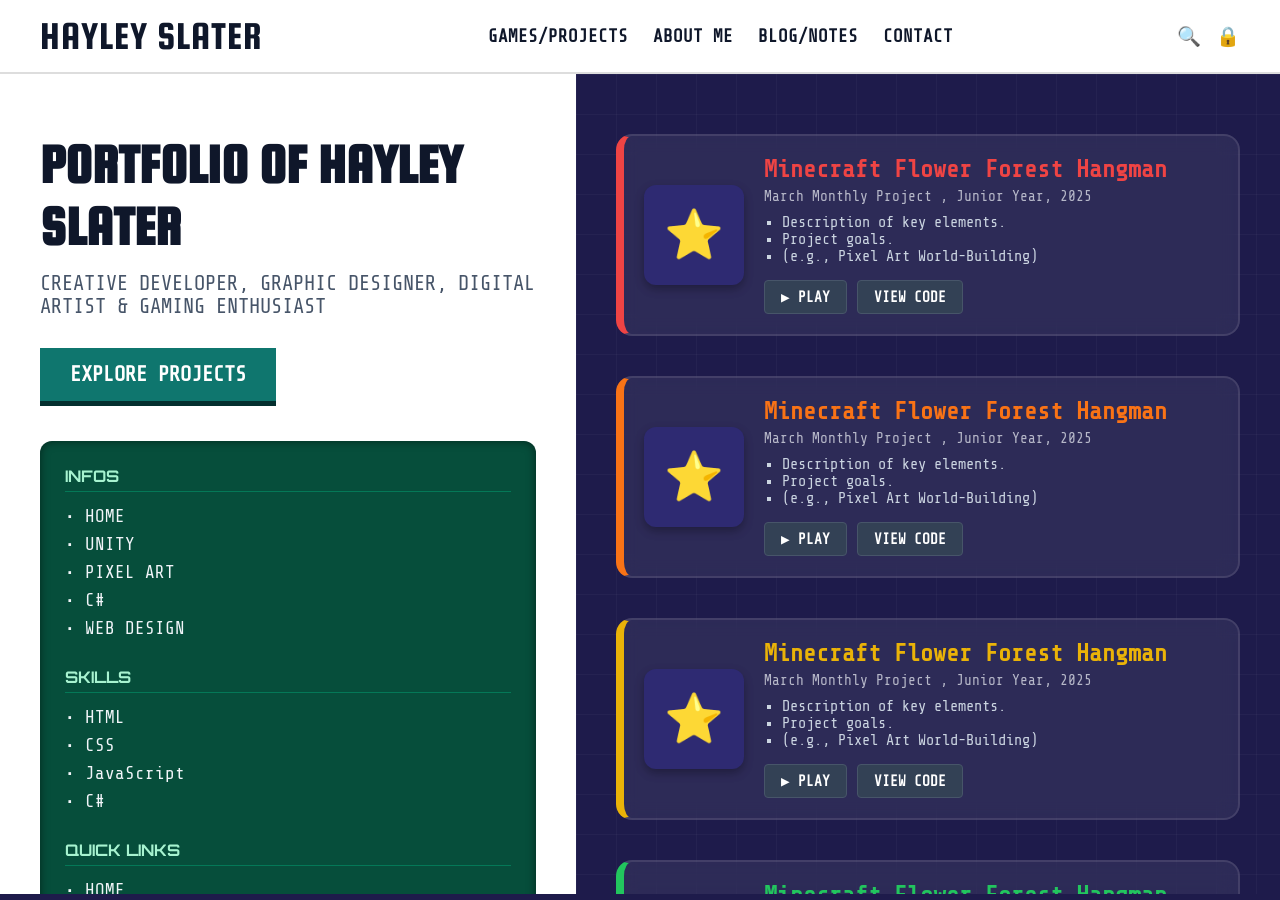
==== index.html @ ffbcf844 "card fix" ====
<!DOCTYPE html>
<html lang="en">

<head>
    <meta charset="UTF-8">
    <meta name="viewport" content="width=device-width, initial-scale=1.0">
    <title>Portfolio - [YOUR NAME]</title>
    <link rel="preconnect" href="https://fonts.googleapis.com">
    <link rel="preconnect" href="https://fonts.gstatic.com" crossorigin>
    <link
        href="https://fonts.googleapis.com/css2?family=Chuku&family=Orbitron:wght@400;700&family=Share+Tech+Mono&family=Squada+One&display=swap"
        rel="stylesheet">
    <link rel="stylesheet" href="style.css">


</head>

<body>

    <header>
        <div class="logo">Hayley Slater</div>
        <nav>
            <ul>
                <li><a href="#">Games/Projects</a></li>
                <li><a href="#">About Me</a></li>
                <li><a href="#">Blog/Notes</a></li>
                <li><a href="#">Contact</a></li>
            </ul>
        </nav>
        <div class="nav-icons">
            <span>🔍</span>
            <span>🔒</span>
        </div>
    </header>

    <div class="main-container">

        <div class="left-col">
            <div class="hero-section">
                <h1>PORTFOLIO OF HAYLEY SLATER</h1>
                <p>CREATIVE DEVELOPER, GRAPHIC DESIGNER, DIGITAL ARTIST & GAMING ENTHUSIAST</p>
                <button class="btn-explore">Explore Projects</button>
            </div>

            <div class="sidebar-block">
                <div class="sidebar-section">
                    <h3>INFOs</h3>
                    <ul>
                        <li>• HOME</li>
                        <li>• UNITY</li>
                        <li>• PIXEL ART</li>
                        <li>• C#</li>
                        <li>• WEB DESIGN</li>
                    </ul>
                </div>

                <div class="sidebar-section">
                    <h3>Skills</h3>
                    <ul>
                        <li>• HTML</li>
                        <li>• CSS</li>
                        <li>• JavaScript</li>
                        <li>• C#</li>
                    </ul>
                </div>

                <div class="sidebar-section">
                    <h3>Quick Links</h3>
                    <ul>
                        <li>• HOME</li>
                        <li>• WEB LINKS</li>
                        <li>• CONTACT</li>
                    </ul>
                </div>
            </div>

            <br>
            <div class="sidebar-block">
                <div class="sidebar-section">
                    <h3>Latest Tweets/Updates</h3>
                    <ul>
                        <li>• HOME</li>
                        <li>• GALLERY</li>
                        <li>• WEB DESIGN</li>
                        <li>• PERSONAL INFO</li>
                    </ul>
                </div>

                <div class="sidebar-section">
                    <h3>Skills</h3>
                    <ul>
                        <li>• HTML</li>
                        <li>• CSS</li>
                        <li>• JavaScript</li>
                        <li>• C#</li>
                    </ul>
                </div>
            </div>
        </div>



        <div class="right-col">

            <div class="project-card card-accent-red">
                <div class="project-thumb">⭐</div>
                <div class="project-info">
                    <h2 class="red-t"> Minecraft Flower Forest Hangman</h2>
                    <span class="genre-tag">March Monthly Project , Junior Year, 2025</span>
                    <ul>
                        <li>Description of key elements.</li>
                        <li>Project goals.</li>
                        <li>(e.g., Pixel Art World-Building)</li>
                    </ul>
                    <div class="card-actions">
                        <button class="btn-retro">▶ Play</button>
                        <button class="btn-retro">View Code</button>
                    </div>
                </div>
            </div>

            <div class="project-card card-accent-orange">
                <div class="project-thumb">⭐</div>
                <div class="project-info">
                    <h2 class="orange-t"> Minecraft Flower Forest Hangman</h2>
                    <span class="genre-tag">March Monthly Project , Junior Year, 2025</span>
                    <ul>
                        <li>Description of key elements.</li>
                        <li>Project goals.</li>
                        <li>(e.g., Pixel Art World-Building)</li>
                    </ul>
                    <div class="card-actions">
                        <button class="btn-retro">▶ Play</button>
                        <button class="btn-retro">View Code</button>
                    </div>
                </div>
            </div>

            <div class="project-card card-accent-yellow">
                <div class="project-thumb">⭐</div>
                <div class="project-info">
                    <h2 class="yellow-t"> Minecraft Flower Forest Hangman</h2>
                    <span class="genre-tag">March Monthly Project , Junior Year, 2025</span>
                    <ul>
                        <li>Description of key elements.</li>
                        <li>Project goals.</li>
                        <li>(e.g., Pixel Art World-Building)</li>
                    </ul>
                    <div class="card-actions">
                        <button class="btn-retro">▶ Play</button>
                        <button class="btn-retro">View Code</button>
                    </div>
                </div>
            </div>

            <div class="project-card card-accent-green">
                <div class="project-thumb">⭐</div>
                <div class="project-info">
                    <h2 class="green-t"> Minecraft Flower Forest Hangman</h2>
                    <span class="genre-tag">March Monthly Project , Junior Year, 2025</span>
                    <ul>
                        <li>Description of key elements.</li>
                        <li>Project goals.</li>
                        <li>(e.g., Pixel Art World-Building)</li>
                    </ul>
                    <div class="card-actions">
                        <button class="btn-retro">▶ Play</button>
                        <button class="btn-retro">View Code</button>
                    </div>
                </div>
            </div>

            <div class="project-card card-accent-blue">
                <div class="project-thumb">📟</div>
                <div class="project-info">
                    <h2 class="blue-t">[PROJECT 2 TITLE]</h2>
                    <span class="genre-tag">Genre/Type, Year</span>
                    <ul>
                        <li>Description of key elements.</li>
                        <li>Project goals.</li>
                        <li>(e.g., Pixel Art World-Building)</li>
                    </ul>
                    <div class="card-actions">
                        <button class="btn-retro">▶ Play</button>
                        <button class="btn-retro">View Code</button>
                    </div>
                </div>
            </div>

            <div class="project-card card-accent-purple">
                <div class="project-thumb">⭐</div>
                <div class="project-info">
                    <h2 class="purple-t"> Minecraft Flower Forest Hangman</h2>
                    <span class="genre-tag">March Monthly Project , Junior Year, 2025</span>
                    <ul>
                        <li>Description of key elements.</li>
                        <li>Project goals.</li>
                        <li>(e.g., Pixel Art World-Building)</li>
                    </ul>
                    <div class="card-actions">
                        <button class="btn-retro">▶ Play</button>
                        <button class="btn-retro">View Code</button>
                    </div>
                </div>
            </div>

            <h1>Older Projects</h1>

            <div class="project-card card-accent-red">
                <div class="project-thumb">⭐</div>
                <div class="project-info">
                    <h2 class="red-t"> Minecraft Flower Forest Hangman</h2>
                    <span class="genre-tag">March Monthly Project , Junior Year, 2025</span>
                    <ul>
                        <li>Description of key elements.</li>
                        <li>Project goals.</li>
                        <li>(e.g., Pixel Art World-Building)</li>
                    </ul>
                    <div class="card-actions">
                        <button class="btn-retro">▶ Play</button>
                        <button class="btn-retro">View Code</button>
                    </div>
                </div>
            </div>

            <div class="project-card card-accent-orange">
                <div class="project-thumb">⭐</div>
                <div class="project-info">
                    <h2 class="orange-t"> Minecraft Flower Forest Hangman</h2>
                    <span class="genre-tag">March Monthly Project , Junior Year, 2025</span>
                    <ul>
                        <li>Description of key elements.</li>
                        <li>Project goals.</li>
                        <li>(e.g., Pixel Art World-Building)</li>
                    </ul>
                    <div class="card-actions">
                        <button class="btn-retro">▶ Play</button>
                        <button class="btn-retro">View Code</button>
                    </div>
                </div>
            </div>

            <div class="project-card card-accent-yellow">
                <div class="project-thumb">⭐</div>
                <div class="project-info">
                    <h2 class="yellow-t"> Minecraft Flower Forest Hangman</h2>
                    <span class="genre-tag">March Monthly Project , Junior Year, 2025</span>
                    <ul>
                        <li>Description of key elements.</li>
                        <li>Project goals.</li>
                        <li>(e.g., Pixel Art World-Building)</li>
                    </ul>
                    <div class="card-actions">
                        <button class="btn-retro">▶ Play</button>
                        <button class="btn-retro">View Code</button>
                    </div>
                </div>
            </div>

            <div class="project-card card-accent-green">
                <div class="project-thumb">⭐</div>
                <div class="project-info">
                    <h2 class="green-t"> Minecraft Flower Forest Hangman</h2>
                    <span class="genre-tag">March Monthly Project , Junior Year, 2025</span>
                    <ul>
                        <li>Description of key elements.</li>
                        <li>Project goals.</li>
                        <li>(e.g., Pixel Art World-Building)</li>
                    </ul>
                    <div class="card-actions">
                        <button class="btn-retro">▶ Play</button>
                        <button class="btn-retro">View Code</button>
                    </div>
                </div>
            </div>

            <div class="project-card card-accent-blue">
                <div class="project-thumb">📟</div>
                <div class="project-info">
                    <h2 class="blue-t">[PROJECT 2 TITLE]</h2>
                    <span class="genre-tag">Genre/Type, Year</span>
                    <ul>
                        <li>Description of key elements.</li>
                        <li>Project goals.</li>
                        <li>(e.g., Pixel Art World-Building)</li>
                    </ul>
                    <div class="card-actions">
                        <button class="btn-retro">▶ Play</button>
                        <button class="btn-retro">View Code</button>
                    </div>
                </div>
            </div>

            <div class="project-card card-accent-purple">
                <div class="project-thumb">⭐</div>
                <div class="project-info">
                    <h2 class="purple-t"> Minecraft Flower Forest Hangman</h2>
                    <span class="genre-tag">March Monthly Project , Junior Year, 2025</span>
                    <ul>
                        <li>Description of key elements.</li>
                        <li>Project goals.</li>
                        <li>(e.g., Pixel Art World-Building)</li>
                    </ul>
                    <div class="card-actions">
                        <button class="btn-retro">▶ Play</button>
                        <button class="btn-retro">View Code</button>
                    </div>
                </div>
            </div>

            <div class="footer-grid">



            </div>

            <footer>
                <div>© 2026 HAYLEY SLATER</div>
                <div>
                    <a href="#">LINKS</a>
                    <a href="#">INSTAGRAMS</a>
                    <a href="#">SOCIAL MEDIA</a>
                </div>
            </footer>

        </div>
    </div>

</body>

</html>
---- style.css ----
:root {
  --bg-left: #ffffff;
  --bg-right: #1e1b4b;
  --teal-dark: #0f766e;
  --teal-light: #14b8a6;
  --card-red: #ef4444;
  --card-orange: #f97316;
  --card-yellow: #eab308;
  --card-green: #22c55e;
  --card-blue: #3b82f6;
  --card-purple: #7400c8;
  --text-dark: #0f172a;
  --text-light: #f1f5f9;
}

* {
  box-sizing: border-box;
  margin: 0;
  padding: 0;
  font-family: "Share Tech Mono", monospace;
}

body {
  background-color: var(--bg-right);
}

/* --- NAVIGATION BAR --- */
header {
  background-color: var(--bg-left);
  display: flex;
  justify-content: space-between;
  align-items: center;
  padding: 15px 40px;
  border-bottom: 2px solid #ddd;
}

.logo {
  font-family: "Squada One", sans-serif;
  font-size: 2.5rem;
  color: var(--text-dark);
  text-transform: uppercase;
  letter-spacing: 1px;
}

nav ul {
  display: flex;
  list-style: none;
  gap: 25px;
}

nav ul li a {
  text-decoration: none;
  color: var(--text-dark);
  font-size: 1.1rem;
  font-weight: bold;
  text-transform: uppercase;
  transition: color 0.2s;
}

nav ul li a:hover {
  color: var(--teal-light);
}

.nav-icons {
  display: flex;
  gap: 15px;
  font-size: 1.2rem;
  cursor: pointer;
}

/* --- MAIN LAYOUT SPLIT --- */
.main-container {
  display: flex;
  min-height: calc(100vh - 80px);
  width: 100%;
  align-items: stretch;
}

/* --- LEFT COLUMN --- */
.left-col {
  background-color: var(--bg-left);
  width: 45%;
  padding: 60px 40px;
  color: var(--text-dark);
  display: flex;
  flex-direction: column;
  gap: 40px;
  overflow-y: auto;
  max-height: calc(100vh - 80px);
}

.hero-section h1 {
  font-family: "Squada One", sans-serif;
  font-size: 3.5rem;
  line-height: 1.1;
  margin-bottom: 15px;
}

.hero-section p {
  font-size: 1.3rem;
  color: #475569;
  margin-bottom: 30px;
  text-transform: uppercase;
}

/* 3D Retro Button Effect */
.btn-explore {
  background-color: var(--teal-dark);
  color: white;
  padding: 15px 30px;
  border: none;
  font-size: 1.3rem;
  font-weight: bold;
  text-transform: uppercase;
  cursor: pointer;
  box-shadow: 0px 5px 0px #042f2e;
  transition: all 0.1s ease;
}

.btn-explore:active {
  transform: translateY(5px);
  box-shadow: 0px 0px 0px #042f2e;
}

/* Sidebar block inside left panel */
.sidebar-block {
  background-color: #064e3b;
  color: var(--text-light);
  padding: 25px;
  border-radius: 12px;
  box-shadow: inset 0 0 10px rgba(0, 0, 0, 0.5);
}

.sidebar-section {
  margin-bottom: 25px;
}

.sidebar-section h3 {
  font-family: "Orbitron", sans-serif;
  color: #a7f3d0;
  border-bottom: 1px solid #047857;
  padding-bottom: 5px;
  margin-bottom: 10px;
  font-size: 1rem;
  text-transform: uppercase;
}

.sidebar-section ul {
  list-style: none;
}

.sidebar-section ul li {
  padding: 4px 0;
  font-size: 1.1rem;
}

/* --- RIGHT COLUMN (Gaming Hub) --- */
.right-col {
  background-color: var(--bg-right);
  background-image:
    linear-gradient(rgba(255, 255, 255, 0.03) 1px, transparent 1px),
    linear-gradient(90deg, rgba(255, 255, 255, 0.03) 1px, transparent 1px);
  background-size: 40px 40px;
  width: 55%;
  padding: 60px 40px 100px 40px;
  color: var(--text-light);
  display: flex;
  flex-direction: column;
  gap: 40px;
  overflow-y: auto;
  max-height: calc(100vh - 80px);
}

/* --- CARDS & COMPONENT ARCHITECTURE --- */
.project-card {
  background: rgba(255, 255, 255, 0.07);
  border: 2px solid rgba(255, 255, 255, 0.1);
  border-radius: 16px;
  padding: 20px;
  display: flex;
  gap: 20px;
  backdrop-filter: blur(10px);
  position: relative;
  align-items: center;
}

.card-accent-red {
  border-left: 8px solid var(--card-red);
}
.card-accent-orange {
  border-left: 8px solid var(--card-orange);
}
.card-accent-yellow {
  border-left: 8px solid var(--card-yellow);
}
.card-accent-green {
  border-left: 8px solid var(--card-green);
}
.card-accent-blue {
  border-left: 8px solid var(--card-blue);
}
.card-accent-purple {
  border-left: 8px solid var(--card-purple);
}

.project-thumb {
  width: 100px;
  height: 100px;
  background: #2e2a72;
  border-radius: 12px;
  display: flex;
  align-items: center;
  justify-content: center;
  font-size: 3rem;
  flex-shrink: 0;
  box-shadow: 0 4px 10px rgba(0, 0, 0, 0.3);
}

.project-info {
  flex-grow: 1;
}

.project-info h2 {
  font-size: 1.5rem;
  margin-bottom: 5px;
  color: var(--text-light);
}

.project-info h2.red-t {
  color: var(--card-red);
}
.project-info h2.orange-t {
  color: var(--card-orange);
}
.project-info h2.yellow-t {
  color: var(--card-yellow);
}
.project-info h2.green-t {
  color: var(--card-green);
}
.project-info h2.blue-t {
  color: var(--card-blue);
}
.project-info h2.purple-t {
  color: var(--card-purple);
}

.genre-tag {
  font-size: 0.9rem;
  opacity: 0.7;
  margin-bottom: 10px;
  display: block;
}

.project-info ul {
  list-style-type: square;
  margin-left: 18px;
  font-size: 0.95rem;
  color: #cbd5e1;
}

/* Interaction Buttons Container */
.card-actions {
  display: flex;
  gap: 10px;
  margin-top: 15px;
}

.btn-retro {
  background: #334155;
  color: white;
  border: 1px solid #475569;
  padding: 8px 16px;
  cursor: pointer;
  text-transform: uppercase;
  font-weight: bold;
  font-size: 0.9rem;
  display: flex;
  align-items: center;
  gap: 5px;
  border-radius: 4px;
}

.btn-retro:hover {
  background: var(--teal-light);
  color: var(--text-dark);
  border-color: var(--teal-light);
}

/* --- FOOTER CARD AREA --- */
.footer-grid {
  display: grid;
  grid-template-columns: 1fr 1fr;
  gap: 20px;
  margin-top: auto;
}

.about-box,
.contact-box {
  background: rgba(15, 23, 42, 0.6);
  border: 1px solid rgba(255, 255, 255, 0.1);
  border-radius: 12px;
  padding: 20px;
}

.about-box h3,
.contact-box h3 {
  font-family: "Orbitron", sans-serif;
  margin-bottom: 15px;
  font-size: 1.1rem;
  letter-spacing: 1px;
}

.about-content {
  display: flex;
  gap: 15px;
}

.avatar-placeholder {
  width: 60px;
  height: 60px;
  background: #475569;
  border-radius: 50%;
  display: flex;
  align-items: center;
  justify-content: center;
  font-size: 1.5rem;
}

.about-text {
  font-size: 0.9rem;
  color: #94a3b8;
  line-height: 1.4;
}

/* Form styling */
.contact-form input,
.contact-form textarea {
  width: 100%;
  background: rgba(255, 255, 255, 0.05);
  border: 1px solid rgba(255, 255, 255, 0.2);
  color: white;
  padding: 8px;
  margin-bottom: 10px;
  border-radius: 4px;
  font-family: inherit;
}

.btn-submit {
  background: white;
  color: black;
  border: none;
  padding: 6px 15px;
  cursor: pointer;
  font-weight: bold;
  text-transform: uppercase;
}

.btn-submit:hover {
  background: var(--card-yellow);
}

footer {
  margin-top: 30px;
  display: flex;
  justify-content: space-between;
  font-size: 0.85rem;
  color: #64748b;
  border-top: 1px solid rgba(255, 255, 255, 0.1);
  padding-top: 15px;
}

footer a {
  color: #94a3b8;
  text-decoration: none;
  margin-left: 15px;
}

footer a:hover {
  color: white;
}

/* --- RESPONSIVE --- */
@media (max-width: 968px) {
  .main-container {
    flex-direction: column;
  }

  .left-col,
  .right-col {
    width: 100%;
    max-height: none;
  }

  .footer-grid {
    grid-template-columns: 1fr;
  }
}
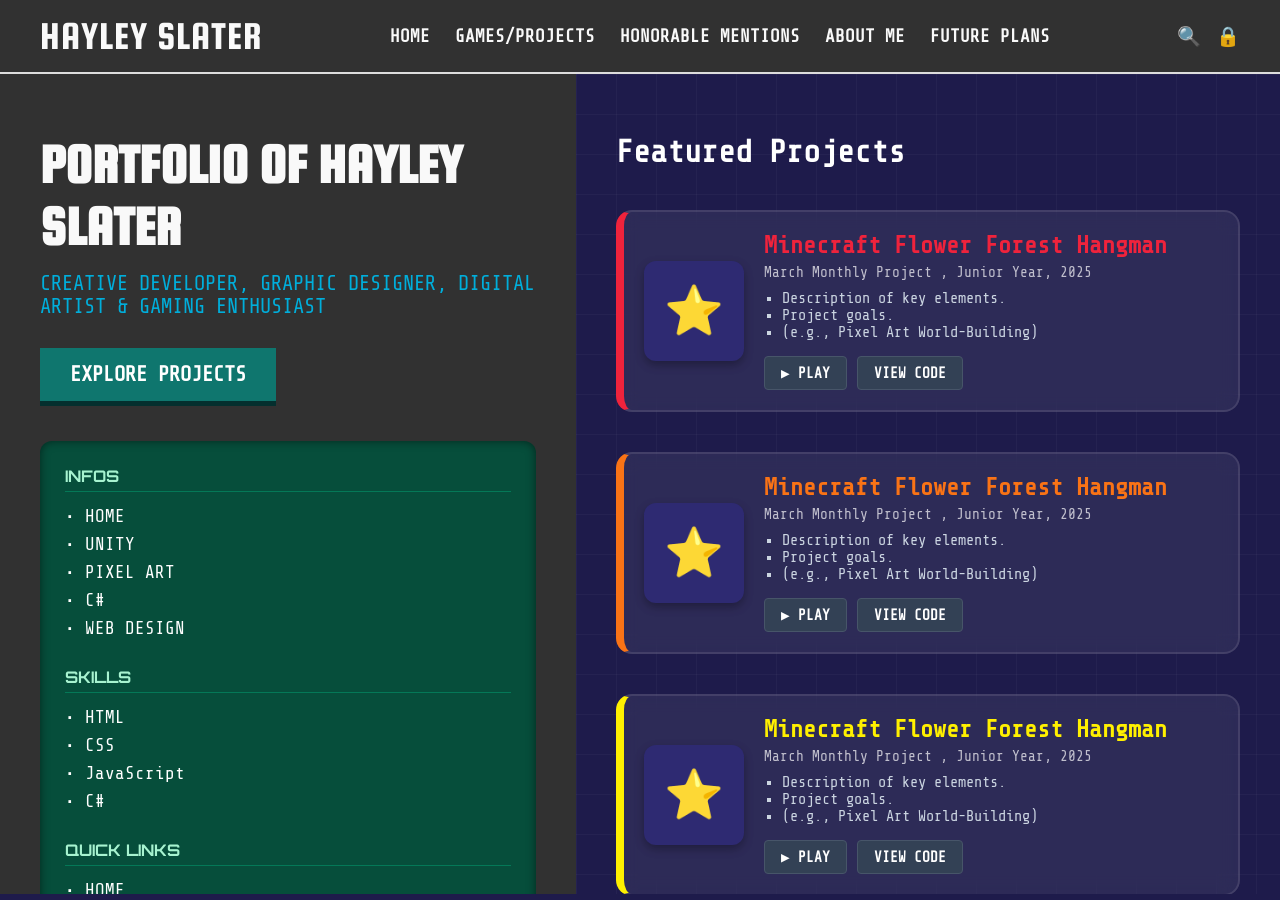
==== commit adcbad31: "let me cook" ====
--- a/index.html
+++ b/index.html
@@ -21,10 +21,11 @@
         <div class="logo">Hayley Slater</div>
         <nav>
             <ul>
-                <li><a href="#">Games/Projects</a></li>
-                <li><a href="#">About Me</a></li>
-                <li><a href="#">Blog/Notes</a></li>
-                <li><a href="#">Contact</a></li>
+                <li><a href="index.html">Home</a></li>
+                <li><a href="all.html">Games/Projects</a></li>
+                <li><a href="mentions.html">Honorable Mentions</a></li>
+                <li><a href="about.html">About Me</a></li>
+                <li><a href="future.html">Future Plans</a></li>
             </ul>
         </nav>
         <div class="nav-icons">
@@ -102,109 +103,9 @@
 
         <div class="right-col">
 
-            <div class="project-card card-accent-red">
-                <div class="project-thumb">⭐</div>
-                <div class="project-info">
-                    <h2 class="red-t"> Minecraft Flower Forest Hangman</h2>
-                    <span class="genre-tag">March Monthly Project , Junior Year, 2025</span>
-                    <ul>
-                        <li>Description of key elements.</li>
-                        <li>Project goals.</li>
-                        <li>(e.g., Pixel Art World-Building)</li>
-                    </ul>
-                    <div class="card-actions">
-                        <button class="btn-retro">▶ Play</button>
-                        <button class="btn-retro">View Code</button>
-                    </div>
-                </div>
-            </div>
-
-            <div class="project-card card-accent-orange">
-                <div class="project-thumb">⭐</div>
-                <div class="project-info">
-                    <h2 class="orange-t"> Minecraft Flower Forest Hangman</h2>
-                    <span class="genre-tag">March Monthly Project , Junior Year, 2025</span>
-                    <ul>
-                        <li>Description of key elements.</li>
-                        <li>Project goals.</li>
-                        <li>(e.g., Pixel Art World-Building)</li>
-                    </ul>
-                    <div class="card-actions">
-                        <button class="btn-retro">▶ Play</button>
-                        <button class="btn-retro">View Code</button>
-                    </div>
-                </div>
-            </div>
-
-            <div class="project-card card-accent-yellow">
-                <div class="project-thumb">⭐</div>
-                <div class="project-info">
-                    <h2 class="yellow-t"> Minecraft Flower Forest Hangman</h2>
-                    <span class="genre-tag">March Monthly Project , Junior Year, 2025</span>
-                    <ul>
-                        <li>Description of key elements.</li>
-                        <li>Project goals.</li>
-                        <li>(e.g., Pixel Art World-Building)</li>
-                    </ul>
-                    <div class="card-actions">
-                        <button class="btn-retro">▶ Play</button>
-                        <button class="btn-retro">View Code</button>
-                    </div>
-                </div>
-            </div>
-
-            <div class="project-card card-accent-green">
-                <div class="project-thumb">⭐</div>
-                <div class="project-info">
-                    <h2 class="green-t"> Minecraft Flower Forest Hangman</h2>
-                    <span class="genre-tag">March Monthly Project , Junior Year, 2025</span>
-                    <ul>
-                        <li>Description of key elements.</li>
-                        <li>Project goals.</li>
-                        <li>(e.g., Pixel Art World-Building)</li>
-                    </ul>
-                    <div class="card-actions">
-                        <button class="btn-retro">▶ Play</button>
-                        <button class="btn-retro">View Code</button>
-                    </div>
-                </div>
-            </div>
-
-            <div class="project-card card-accent-blue">
-                <div class="project-thumb">📟</div>
-                <div class="project-info">
-                    <h2 class="blue-t">[PROJECT 2 TITLE]</h2>
-                    <span class="genre-tag">Genre/Type, Year</span>
-                    <ul>
-                        <li>Description of key elements.</li>
-                        <li>Project goals.</li>
-                        <li>(e.g., Pixel Art World-Building)</li>
-                    </ul>
-                    <div class="card-actions">
-                        <button class="btn-retro">▶ Play</button>
-                        <button class="btn-retro">View Code</button>
-                    </div>
-                </div>
-            </div>
-
-            <div class="project-card card-accent-purple">
-                <div class="project-thumb">⭐</div>
-                <div class="project-info">
-                    <h2 class="purple-t"> Minecraft Flower Forest Hangman</h2>
-                    <span class="genre-tag">March Monthly Project , Junior Year, 2025</span>
-                    <ul>
-                        <li>Description of key elements.</li>
-                        <li>Project goals.</li>
-                        <li>(e.g., Pixel Art World-Building)</li>
-                    </ul>
-                    <div class="card-actions">
-                        <button class="btn-retro">▶ Play</button>
-                        <button class="btn-retro">View Code</button>
-                    </div>
-                </div>
-            </div>
-
-            <h1>Older Projects</h1>
+
+
+            <h1>Featured Projects</h1>
 
             <div class="project-card card-accent-red">
                 <div class="project-thumb">⭐</div>
--- a/style.css
+++ b/style.css
@@ -1,16 +1,32 @@
 :root {
-  --bg-left: #ffffff;
+  --bg-left: #313131;
   --bg-right: #1e1b4b;
   --teal-dark: #0f766e;
   --teal-light: #14b8a6;
-  --card-red: #ef4444;
+  --card-red: #ef233c;
+  --card-scarlet: #ef4444;
   --card-orange: #f97316;
-  --card-yellow: #eab308;
+  --card-honey: #ffd200;
+  --card-yellow: #fff000;
+  --card-lime: #00ff6a;
   --card-green: #22c55e;
-  --card-blue: #3b82f6;
-  --card-purple: #7400c8;
-  --text-dark: #0f172a;
-  --text-light: #f1f5f9;
+  --card-verde: #20aa63;
+  --card-cyan: #00fff9;
+  --card-sky: #00b8ff;
+  --card-blue: #1e74ff;
+  --card-deep: #4900ff;
+  --card-indigo: #452974;
+  --card-purple: #6a1b8c;
+  --card-violet: #560f5f;
+  --card-magenta: #8d0057;
+  --card-dpink: #e00065;
+  --card-hot: #ff0a74;
+  --card-pink: #ff237e;
+  --card-lpink: #ff758f;
+  --text-dark: #f9f9f9;
+  --text-light: white;
+  --bg-h:                                                                  
+;
 }
 
 * {
@@ -98,7 +114,7 @@
 
 .hero-section p {
   font-size: 1.3rem;
-  color: #475569;
+  color: #00aedb;
   margin-bottom: 30px;
   text-transform: uppercase;
 }
@@ -285,6 +301,14 @@
   background: var(--teal-light);
   color: var(--text-dark);
   border-color: var(--teal-light);
+}
+
+.btn-retro a {
+  color: inherit;
+  text-decoration: none;
+  display: flex;
+  align-items: center;
+  gap: 5px;
 }
 
 /* --- FOOTER CARD AREA --- */
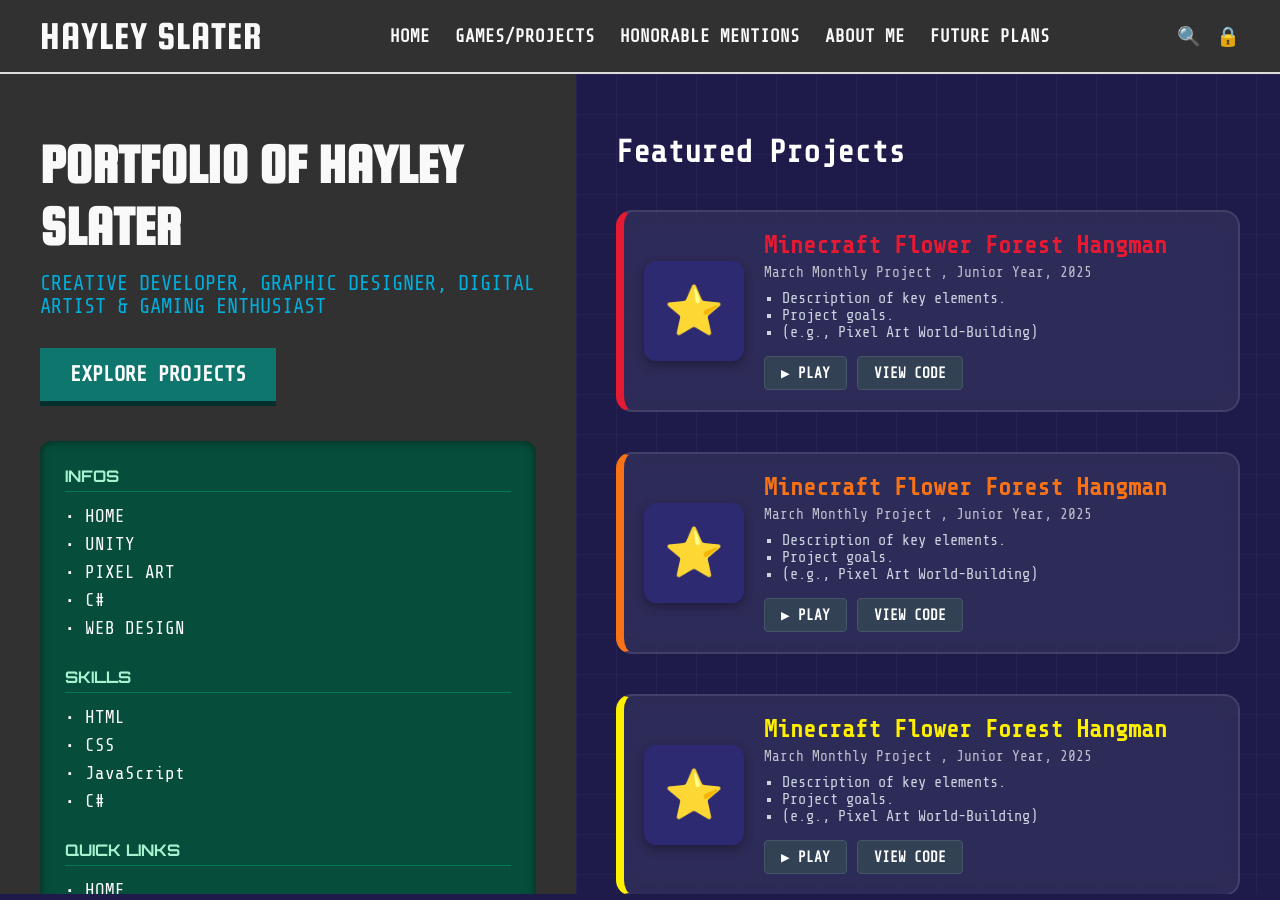
==== commit a8b4c0ee: "saves" ====
--- a/index.html
+++ b/index.html
@@ -40,7 +40,7 @@
             <div class="hero-section">
                 <h1>PORTFOLIO OF HAYLEY SLATER</h1>
                 <p>CREATIVE DEVELOPER, GRAPHIC DESIGNER, DIGITAL ARTIST & GAMING ENTHUSIAST</p>
-                <button class="btn-explore">Explore Projects</button>
+                <button class="btn-explore" a href="all.html">Explore Projects</button>
             </div>
 
             <div class="sidebar-block">
--- a/style.css
+++ b/style.css
@@ -3,21 +3,28 @@
   --bg-right: #1e1b4b;
   --teal-dark: #0f766e;
   --teal-light: #14b8a6;
-  --card-red: #ef233c;
-  --card-scarlet: #ef4444;
+  --card-dred: #c00030;
+  --card-red: #e61a32;
+  --card-bred: #ff0000;
+  --card-scarlet: #ff4343;
+  --card-fire: #f85e00;
   --card-orange: #f97316;
+  --card-golden: #f8961e;
   --card-honey: #ffd200;
   --card-yellow: #fff000;
+  --card-acid: #e2ff3f;
   --card-lime: #00ff6a;
   --card-green: #22c55e;
   --card-verde: #20aa63;
-  --card-cyan: #00fff9;
+  --card-cyan: #15ffeb;
+  --card-aqua: #00eeff;
   --card-sky: #00b8ff;
   --card-blue: #1e74ff;
-  --card-deep: #4900ff;
-  --card-indigo: #452974;
-  --card-purple: #6a1b8c;
-  --card-violet: #560f5f;
+  --card-cobalt: #4361ee;
+  --card-deep: #1f00cf;
+  --card-indigo: #001d9c;
+  --card-purple: #560bad;
+  --card-violet: #7209b7;
   --card-magenta: #8d0057;
   --card-dpink: #e00065;
   --card-hot: #ff0a74;
@@ -25,8 +32,6 @@
   --card-lpink: #ff758f;
   --text-dark: #f9f9f9;
   --text-light: white;
-  --bg-h:                                                                  
-;
 }
 
 * {
@@ -200,23 +205,86 @@
   align-items: center;
 }
 
+.card-accent-dred {
+  border-left: 8px solid var(--card-dred);
+}
 .card-accent-red {
   border-left: 8px solid var(--card-red);
 }
+.card-accent-bred {
+  border-left: 8px solid var(--card-bred);
+}
+.card-accent-scarlet {
+  border-left: 8px solid var(--card-scarlet);
+}
+.card-accent-fire {
+  border-left: 8px solid var(--card-fire);
+}
 .card-accent-orange {
   border-left: 8px solid var(--card-orange);
 }
+.card-accent-golden {
+  border-left: 8px solid var(--card-golden);
+}
+.card-accent-honey {
+  border-left: 8px solid var(--card-honey);
+}
 .card-accent-yellow {
   border-left: 8px solid var(--card-yellow);
 }
+.card-accent-acid {
+  border-left: 8px solid var(--card-acid);
+}
+.card-accent-lime {
+  border-left: 8px solid var(--card-lime);
+}
 .card-accent-green {
   border-left: 8px solid var(--card-green);
 }
+.card-accent-verde {
+  border-left: 8px solid var(--card-verde);
+}
+.card-accent-cyan {
+  border-left: 8px solid var(--card-cyan);
+}
+.card-accent-aqua {
+  border-left: 8px solid var(--card-aqua);
+}
+.card-accent-sky {
+  border-left: 8px solid var(--card-sky);
+}
 .card-accent-blue {
   border-left: 8px solid var(--card-blue);
 }
+.card-accent-cobalt {
+  border-left: 8px solid var(--card-cobalt);
+}
+.card-accent-deep {
+  border-left: 8px solid var(--card-deep);
+}
+.card-accent-indigo {
+  border-left: 8px solid var(--card-indigo);
+}
 .card-accent-purple {
   border-left: 8px solid var(--card-purple);
+}
+.card-accent-violet {
+  border-left: 8px solid var(--card-violet);
+}
+.card-accent-magenta {
+  border-left: 8px solid var(--card-magenta);
+}
+.card-accent-dpink {
+  border-left: 8px solid var(--card-dpink);
+}
+.card-accent-hot {
+  border-left: 8px solid var(--card-hot);
+}
+.card-accent-pink {
+  border-left: 8px solid var(--card-pink);
+}
+.card-accent-lpink {
+  border-left: 8px solid var(--card-lpink);
 }
 
 .project-thumb {
@@ -242,23 +310,86 @@
   color: var(--text-light);
 }
 
+.project-info h2.dred-t {
+  color: var(--card-dred);
+}
 .project-info h2.red-t {
   color: var(--card-red);
 }
+.project-info h2.bred-t {
+  color: var(--card-bred);
+}
+.project-info h2.scarlet-t {
+  color: var(--card-scarlet);
+}
+.project-info h2.fire-t {
+  color: var(--card-fire);
+}
 .project-info h2.orange-t {
   color: var(--card-orange);
 }
+.project-info h2.golden-t {
+  color: var(--card-golden);
+}
+.project-info h2.honey-t {
+  color: var(--card-honey);
+}
 .project-info h2.yellow-t {
   color: var(--card-yellow);
 }
+.project-info h2.acid-t {
+  color: var(--card-acid);
+}
+.project-info h2.lime-t {
+  color: var(--card-lime);
+}
 .project-info h2.green-t {
   color: var(--card-green);
 }
+.project-info h2.verde-t {
+  color: var(--card-verde);
+}
+.project-info h2.cyan-t {
+  color: var(--card-cyan);
+}
+.project-info h2.aqua-t {
+  color: var(--card-aqua);
+}
+.project-info h2.sky-t {
+  color: var(--card-sky);
+}
 .project-info h2.blue-t {
   color: var(--card-blue);
 }
+.project-info h2.cobalt-t {
+  color: var(--card-cobalt);
+}
+.project-info h2.deep-t {
+  color: var(--card-deep);
+}
+.project-info h2.indigo-t {
+  color: var(--card-indigo);
+}
 .project-info h2.purple-t {
   color: var(--card-purple);
+}
+.project-info h2.violet-t {
+  color: var(--card-violet);
+}
+.project-info h2.magenta-t {
+  color: var(--card-magenta);
+}
+.project-info h2.dpink-t {
+  color: var(--card-dpink);
+}
+.project-info h2.hot-t {
+  color: var(--card-hot);
+}
+.project-info h2.pink-t {
+  color: var(--card-pink);
+}
+.project-info h2.lpink-t {
+  color: var(--card-lpink);
 }
 
 .genre-tag {
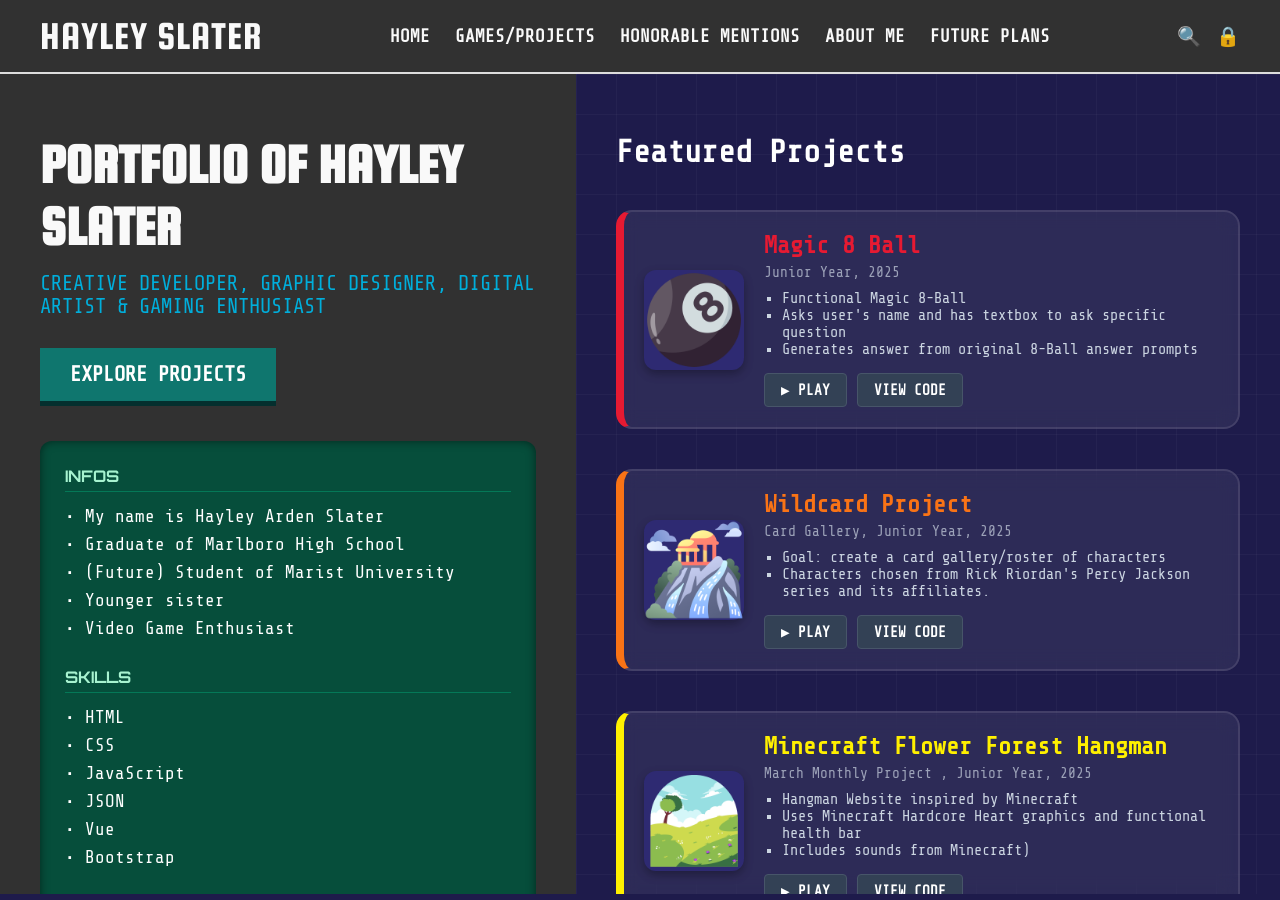
==== commit 00c46951: "index done?" ====
--- a/index.html
+++ b/index.html
@@ -4,7 +4,7 @@
 <head>
     <meta charset="UTF-8">
     <meta name="viewport" content="width=device-width, initial-scale=1.0">
-    <title>Portfolio - [YOUR NAME]</title>
+    <title>Portfolio - Hayley Slater</title>
     <link rel="preconnect" href="https://fonts.googleapis.com">
     <link rel="preconnect" href="https://fonts.gstatic.com" crossorigin>
     <link
@@ -47,11 +47,11 @@
                 <div class="sidebar-section">
                     <h3>INFOs</h3>
                     <ul>
-                        <li>• HOME</li>
-                        <li>• UNITY</li>
-                        <li>• PIXEL ART</li>
-                        <li>• C#</li>
-                        <li>• WEB DESIGN</li>
+                        <li>• My name is Hayley Arden Slater</li>
+                        <li>• Graduate of Marlboro High School</li>
+                        <li>• (Future) Student of Marist University</li>
+                        <li>• Younger sister</li>
+                        <li>• Video Game Enthusiast </li>
                     </ul>
                 </div>
 
@@ -61,7 +61,9 @@
                         <li>• HTML</li>
                         <li>• CSS</li>
                         <li>• JavaScript</li>
-                        <li>• C#</li>
+                        <li>• JSON</li>
+                        <li>• Vue</li>
+                        <li>• Bootstrap</li>
                     </ul>
                 </div>
 
@@ -76,27 +78,7 @@
             </div>
 
             <br>
-            <div class="sidebar-block">
-                <div class="sidebar-section">
-                    <h3>Latest Tweets/Updates</h3>
-                    <ul>
-                        <li>• HOME</li>
-                        <li>• GALLERY</li>
-                        <li>• WEB DESIGN</li>
-                        <li>• PERSONAL INFO</li>
-                    </ul>
-                </div>
-
-                <div class="sidebar-section">
-                    <h3>Skills</h3>
-                    <ul>
-                        <li>• HTML</li>
-                        <li>• CSS</li>
-                        <li>• JavaScript</li>
-                        <li>• C#</li>
-                    </ul>
-                </div>
-            </div>
+
         </div>
 
 
@@ -108,106 +90,132 @@
             <h1>Featured Projects</h1>
 
             <div class="project-card card-accent-red">
+                <div class="project-thumb"><img src="imgs/snooker.png"></div>
+                <div class="project-info">
+                    <h2 class="red-t">Magic 8 Ball</h2>
+                    <span class="genre-tag">Junior Year, 2025</span>
+                    <ul>
+                        <li>Functional Magic 8-Ball</li>
+                        <li>Asks user's name and has textbox to ask specific question</li>
+                        <li>Generates answer from original 8-Ball answer prompts</li>
+                    </ul>
+                    <div class="card-actions">
+                        <a href="https://hayley-exe.github.io/Magic-8-Ball/" class="btn-retro" target="_blank">▶
+                            Play</a>
+                        <a href="https://github.com/hayley-exe/Magic-8-Ball" class="btn-retro">View Code</a>
+                    </div>
+                </div>
+            </div>
+
+            <div class="project-card card-accent-orange">
+                <div class="project-thumb"><img src="imgs/olympus.png"></div>
+                <div class="project-info">
+                    <h2 class="orange-t">Wildcard Project</h2>
+                    <span class="genre-tag">Card Gallery, Junior Year, 2025</span>
+                    <ul>
+                        <li>Goal: create a card gallery/roster of characters</li>
+                        <li>Characters chosen from Rick Riordan's Percy Jackson series and its affiliates.</li>
+
+
+                    </ul>
+                    <div class="card-actions">
+                        <a href="https://hayley-exe.github.io/team-site-may/" class="btn-retro" target="_blank">▶
+                            Play</a>
+                        <a href="https://github.com/hayley-exe/team-site-may" class="btn-retro" target="_blank">View
+                            Code</a>
+                    </div>
+                </div>
+            </div>
+
+
+            <div class="project-card card-accent-yellow">
+                <div class="project-thumb"><img src="imgs/prairie.png"></div>
+                <div class="project-info">
+                    <h2 class="yellow-t">Minecraft Flower Forest Hangman</h2>
+                    <span class="genre-tag">March Monthly Project , Junior Year, 2025</span>
+                    <ul>
+                        <li>Hangman Website inspired by Minecraft</li>
+                        <li>Uses Minecraft Hardcore Heart graphics and functional health bar</li>
+                        <li>Includes sounds from Minecraft)</li>
+                    </ul>
+                    <div class="card-actions">
+                        <a href="https://hayley-exe.github.io/mc-flower-hangman-march/" class="btn-retro"
+                            target="_blank">▶
+                            Play</a>
+                        <a href="https://github.com/hayley-exe/mc-flower-hangman-march/" class="btn-retro"
+                            target="_blank">View
+                            Code</a>
+                    </div>
+                </div>
+            </div>
+
+
+
+            <div class="project-card card-accent-green">
                 <div class="project-thumb">⭐</div>
                 <div class="project-info">
-                    <h2 class="red-t"> Minecraft Flower Forest Hangman</h2>
-                    <span class="genre-tag">March Monthly Project , Junior Year, 2025</span>
+                    <h2 class="green-t">NJIT Slideshow</h2>
+                    <span class="genre-tag">Senior Year, 2025</span>
                     <ul>
                         <li>Description of key elements.</li>
                         <li>Project goals.</li>
                         <li>(e.g., Pixel Art World-Building)</li>
                     </ul>
                     <div class="card-actions">
-                        <button class="btn-retro">▶ Play</button>
-                        <button class="btn-retro">View Code</button>
-                    </div>
-                </div>
-            </div>
-
-            <div class="project-card card-accent-orange">
+                        <a href="https://hayley-exe.github.io/njit-slideshow-project/" class="btn-retro"
+                            target="_blank">▶
+                            Play</a>
+                        <a href="https://github.com/hayley-exe/njit-slideshow-project" class="btn-retro"
+                            target="_blank">View
+                            Code</a>
+                    </div>
+                </div>
+            </div>
+
+
+
+            <div class="project-card card-accent-blue">
                 <div class="project-thumb">⭐</div>
                 <div class="project-info">
-                    <h2 class="orange-t"> Minecraft Flower Forest Hangman</h2>
-                    <span class="genre-tag">March Monthly Project , Junior Year, 2025</span>
+                    <h2 class="blue-t">NJIT Movies Website</h2>
+                    <span class="genre-tag">Senior Year, 2025</span>
                     <ul>
                         <li>Description of key elements.</li>
                         <li>Project goals.</li>
                         <li>(e.g., Pixel Art World-Building)</li>
                     </ul>
                     <div class="card-actions">
-                        <button class="btn-retro">▶ Play</button>
-                        <button class="btn-retro">View Code</button>
-                    </div>
-                </div>
-            </div>
-
-            <div class="project-card card-accent-yellow">
-                <div class="project-thumb">⭐</div>
-                <div class="project-info">
-                    <h2 class="yellow-t"> Minecraft Flower Forest Hangman</h2>
-                    <span class="genre-tag">March Monthly Project , Junior Year, 2025</span>
-                    <ul>
-                        <li>Description of key elements.</li>
-                        <li>Project goals.</li>
-                        <li>(e.g., Pixel Art World-Building)</li>
-                    </ul>
-                    <div class="card-actions">
-                        <button class="btn-retro">▶ Play</button>
-                        <button class="btn-retro">View Code</button>
-                    </div>
-                </div>
-            </div>
-
-            <div class="project-card card-accent-green">
-                <div class="project-thumb">⭐</div>
-                <div class="project-info">
-                    <h2 class="green-t"> Minecraft Flower Forest Hangman</h2>
-                    <span class="genre-tag">March Monthly Project , Junior Year, 2025</span>
-                    <ul>
-                        <li>Description of key elements.</li>
-                        <li>Project goals.</li>
-                        <li>(e.g., Pixel Art World-Building)</li>
-                    </ul>
-                    <div class="card-actions">
-                        <button class="btn-retro">▶ Play</button>
-                        <button class="btn-retro">View Code</button>
-                    </div>
-                </div>
-            </div>
-
-            <div class="project-card card-accent-blue">
-                <div class="project-thumb">📟</div>
-                <div class="project-info">
-                    <h2 class="blue-t">[PROJECT 2 TITLE]</h2>
-                    <span class="genre-tag">Genre/Type, Year</span>
-                    <ul>
-                        <li>Description of key elements.</li>
-                        <li>Project goals.</li>
-                        <li>(e.g., Pixel Art World-Building)</li>
-                    </ul>
-                    <div class="card-actions">
-                        <button class="btn-retro">▶ Play</button>
-                        <button class="btn-retro">View Code</button>
-                    </div>
-                </div>
-            </div>
+                        <a href="https://hayley-exe.github.io/Slater_NJIT-3_StarterFiles/" class="btn-retro"
+                            target="_blank">▶
+                            Play</a>
+                        <a href="https://github.com/hayley-exe/Slater_NJIT-3_StarterFiles" class="btn-retro"
+                            target="_blank">View
+                            Code</a>
+                    </div>
+                </div>
+            </div>
+
 
             <div class="project-card card-accent-purple">
                 <div class="project-thumb">⭐</div>
                 <div class="project-info">
-                    <h2 class="purple-t"> Minecraft Flower Forest Hangman</h2>
-                    <span class="genre-tag">March Monthly Project , Junior Year, 2025</span>
-                    <ul>
-                        <li>Description of key elements.</li>
-                        <li>Project goals.</li>
-                        <li>(e.g., Pixel Art World-Building)</li>
-                    </ul>
-                    <div class="card-actions">
-                        <button class="btn-retro">▶ Play</button>
-                        <button class="btn-retro">View Code</button>
-                    </div>
-                </div>
-            </div>
+                    <h2 class="purple-t">Holiday Project</h2>
+                    <span class="genre-tag">Senior Year, 2026</span>
+                    <ul>
+                        <li>Holiday themed project based off of dreidel spinning game</li>
+                        <li>Contains 3D models (made by me) and correctly corresponds to each side of the dreidel</li>
+                        <li>Supports multiplayer and has a score system</li>
+                    </ul>
+                    <div class="card-actions">
+                        <a href="https://hayley-exe.github.io/holiday-project/" class="btn-retro" target="_blank">▶
+                            Play</a>
+                        <a href="https://github.com/hayley-exe/holiday-project" class="btn-retro" target="_blank">View
+                            Code</a>
+                    </div>
+                </div>
+            </div>
+
+
 
             <div class="footer-grid">
 
--- a/style.css
+++ b/style.css
@@ -300,6 +300,12 @@
   box-shadow: 0 4px 10px rgba(0, 0, 0, 0.3);
 }
 
+.project-thumb img {
+  max-width: 100%;
+  max-height: 100%;
+  object-fit: contain;
+}
+
 .project-info {
   flex-grow: 1;
 }
@@ -397,6 +403,7 @@
   opacity: 0.7;
   margin-bottom: 10px;
   display: block;
+  color: #cbd5e1;
 }
 
 .project-info ul {
@@ -422,10 +429,11 @@
   text-transform: uppercase;
   font-weight: bold;
   font-size: 0.9rem;
-  display: flex;
+  display: inline-flex;
   align-items: center;
   gap: 5px;
   border-radius: 4px;
+  text-decoration: none;
 }
 
 .btn-retro:hover {
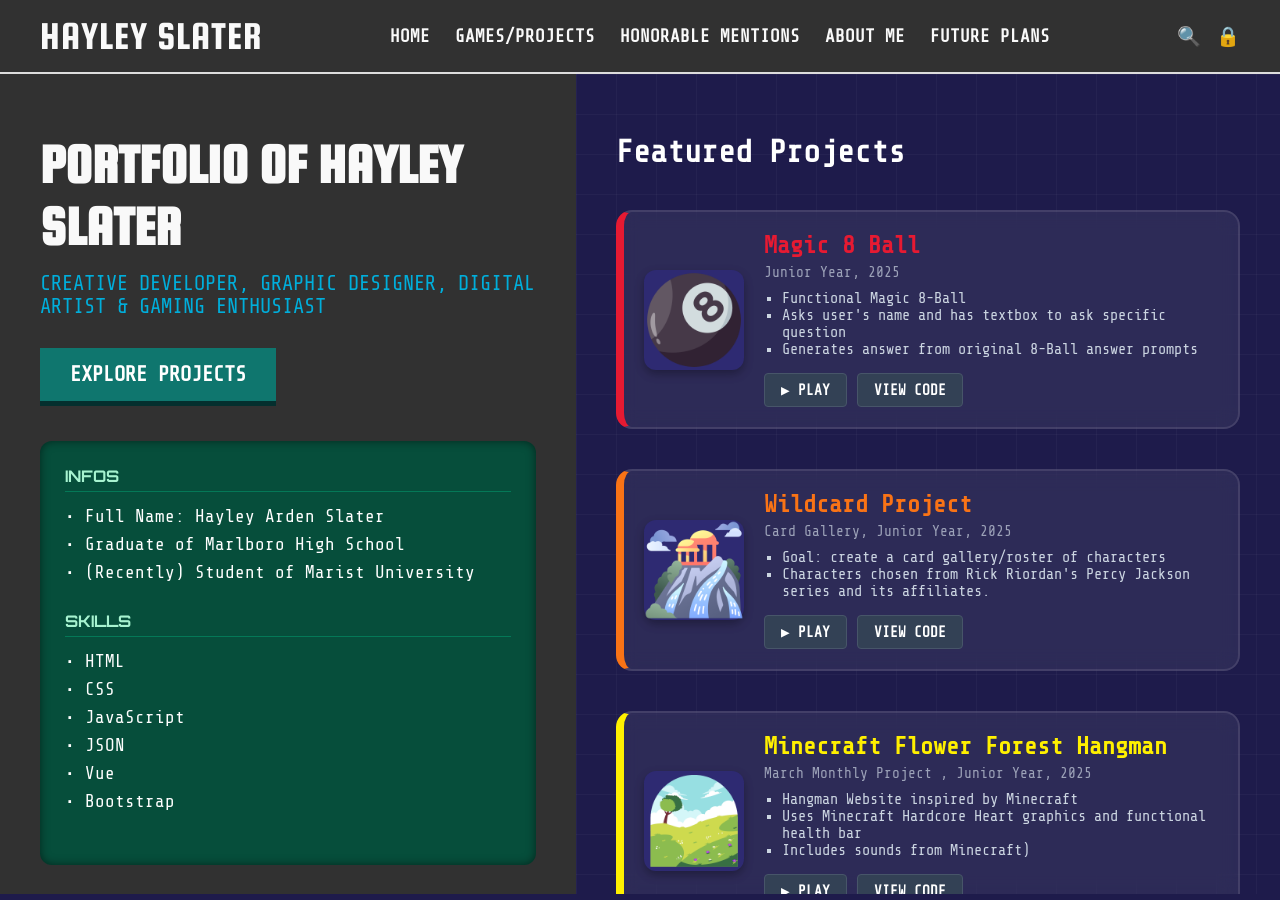
==== commit 0811449a: "???" ====
--- a/index.html
+++ b/index.html
@@ -47,11 +47,9 @@
                 <div class="sidebar-section">
                     <h3>INFOs</h3>
                     <ul>
-                        <li>• My name is Hayley Arden Slater</li>
+                        <li>• Full Name: Hayley Arden Slater</li>
                         <li>• Graduate of Marlboro High School</li>
-                        <li>• (Future) Student of Marist University</li>
-                        <li>• Younger sister</li>
-                        <li>• Video Game Enthusiast </li>
+                        <li>• (Recently) Student of Marist University</li>
                     </ul>
                 </div>
 
@@ -67,14 +65,6 @@
                     </ul>
                 </div>
 
-                <div class="sidebar-section">
-                    <h3>Quick Links</h3>
-                    <ul>
-                        <li>• HOME</li>
-                        <li>• WEB LINKS</li>
-                        <li>• CONTACT</li>
-                    </ul>
-                </div>
             </div>
 
             <br>
@@ -175,7 +165,7 @@
 
 
             <div class="project-card card-accent-blue">
-                <div class="project-thumb">⭐</div>
+                <div class="project-thumb"><img src="imgs/movies.png"></div>
                 <div class="project-info">
                     <h2 class="blue-t">NJIT Movies Website</h2>
                     <span class="genre-tag">Senior Year, 2025</span>
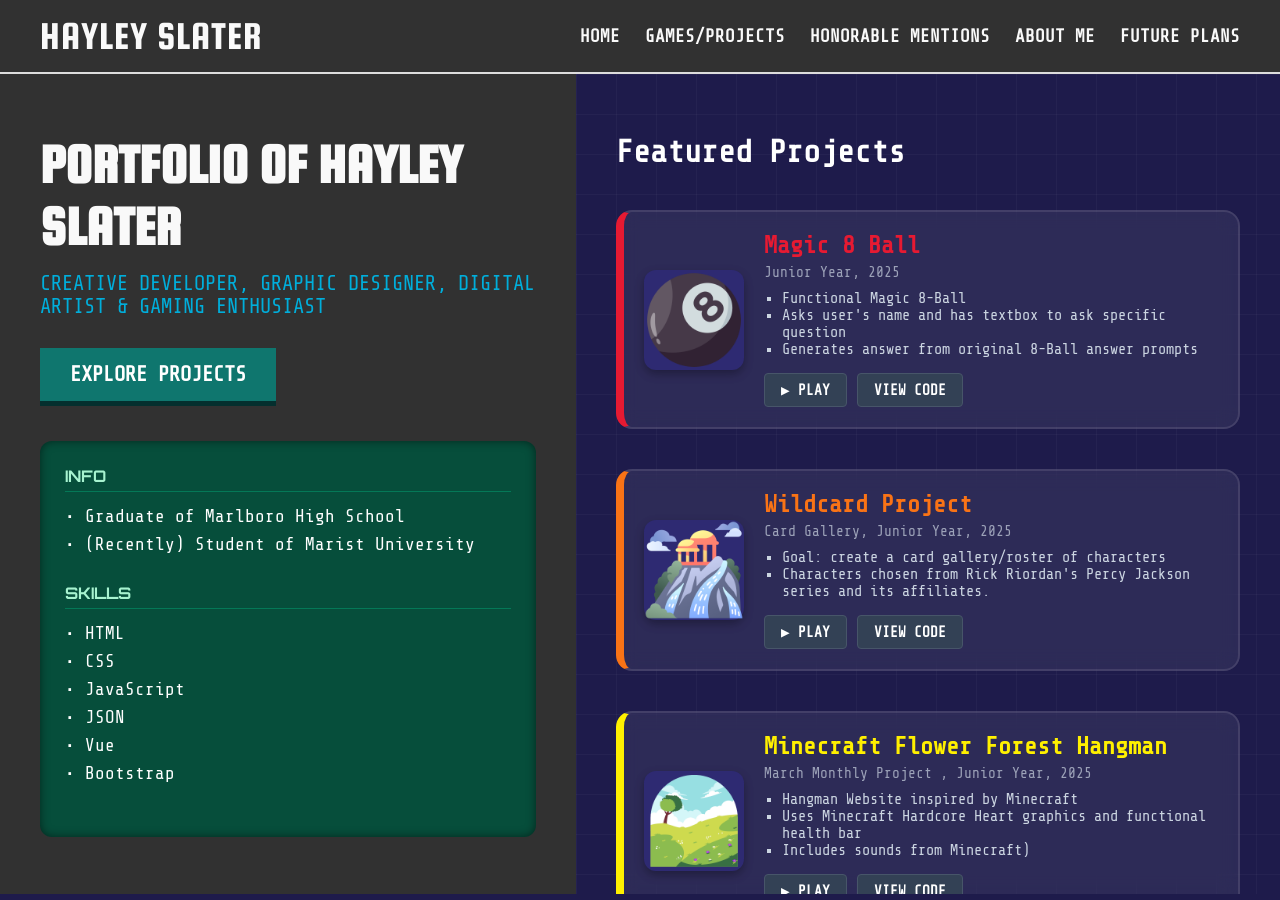
==== commit 6e2ba138: "lets gooooo" ====
--- a/index.html
+++ b/index.html
@@ -28,10 +28,7 @@
                 <li><a href="future.html">Future Plans</a></li>
             </ul>
         </nav>
-        <div class="nav-icons">
-            <span>🔍</span>
-            <span>🔒</span>
-        </div>
+
     </header>
 
     <div class="main-container">
@@ -45,9 +42,9 @@
 
             <div class="sidebar-block">
                 <div class="sidebar-section">
-                    <h3>INFOs</h3>
-                    <ul>
-                        <li>• Full Name: Hayley Arden Slater</li>
+                    <h3>INFO</h3>
+                    <ul>
+
                         <li>• Graduate of Marlboro High School</li>
                         <li>• (Recently) Student of Marist University</li>
                     </ul>
@@ -142,14 +139,13 @@
 
 
             <div class="project-card card-accent-green">
-                <div class="project-thumb">⭐</div>
+                <div class="project-thumb"><img src="imgs/slideshow.png"> </div>
                 <div class="project-info">
                     <h2 class="green-t">NJIT Slideshow</h2>
                     <span class="genre-tag">Senior Year, 2025</span>
                     <ul>
-                        <li>Description of key elements.</li>
-                        <li>Project goals.</li>
-                        <li>(e.g., Pixel Art World-Building)</li>
+                        <li>NJIT Project</li>
+                        <li>Autoplaying slideshow,m the theme is Minecraft Biomes</li>
                     </ul>
                     <div class="card-actions">
                         <a href="https://hayley-exe.github.io/njit-slideshow-project/" class="btn-retro"
@@ -165,14 +161,13 @@
 
 
             <div class="project-card card-accent-blue">
-                <div class="project-thumb"><img src="imgs/movies.png"></div>
+                <div class="project-thumb"><img src="imgs/clapperboard.png"></div>
                 <div class="project-info">
                     <h2 class="blue-t">NJIT Movies Website</h2>
                     <span class="genre-tag">Senior Year, 2025</span>
                     <ul>
-                        <li>Description of key elements.</li>
-                        <li>Project goals.</li>
-                        <li>(e.g., Pixel Art World-Building)</li>
+                        <li>Website displaying my favorite movies</li>
+                        <li>contains posters, ratings, and info on each movie</li>
                     </ul>
                     <div class="card-actions">
                         <a href="https://hayley-exe.github.io/Slater_NJIT-3_StarterFiles/" class="btn-retro"
@@ -187,13 +182,15 @@
 
 
             <div class="project-card card-accent-purple">
-                <div class="project-thumb">⭐</div>
+                <div class="project-thumb"><img src="imgs/dreidel.png"> </div>
                 <div class="project-info">
                     <h2 class="purple-t">Holiday Project</h2>
                     <span class="genre-tag">Senior Year, 2026</span>
                     <ul>
                         <li>Holiday themed project based off of dreidel spinning game</li>
-                        <li>Contains 3D models (made by me) and correctly corresponds to each side of the dreidel</li>
+                        <li>Contains 3D models (made by me) and correctly corresponds to each side of the
+                            dreidel
+                        </li>
                         <li>Supports multiplayer and has a score system</li>
                     </ul>
                     <div class="card-actions">
--- a/style.css
+++ b/style.css
@@ -144,6 +144,36 @@
 }
 
 /* Sidebar block inside left panel */
+.sidebar-blocka {
+  background-color: crimson;
+  color: var(--text-light);
+  padding: 25px;
+  border-radius: 12px;
+  box-shadow: inset 0 0 10px rgba(0, 0, 0, 0.5);
+}
+
+.sidebar-sectiona {
+  margin-bottom: 25px;
+}
+
+.sidebar-sectiona h3 {
+  font-family: "Orbitron", sans-serif;
+  color: #f3a7a7;
+  border-bottom: 1px solid #780404;
+  padding-bottom: 5px;
+  margin-bottom: 10px;
+  font-size: 1rem;
+  text-transform: uppercase;
+}
+
+.sidebar-section ul {
+  list-style: none;
+}
+
+.sidebar-section ul li {
+  padding: 4px 0;
+  font-size: 1.1rem;
+}
 .sidebar-block {
   background-color: #064e3b;
   color: var(--text-light);
@@ -559,3 +589,22 @@
     grid-template-columns: 1fr;
   }
 }
+
+.pfp {
+  text-align: center; /* centers the image */
+}
+
+.pfp img {
+  width: 60%; /* 60% smaller than full width */
+  height: auto; /* preserves aspect ratio */
+  border-radius: 12px;
+  box-shadow: 0 4px 10px rgba(0, 0, 0, 0.3);
+}
+
+.foc {
+  text-align: center; /* centers the image */
+}
+.foc img {
+  border-radius: 12px;
+  box-shadow: 0 4px 10px rgba(0, 0, 0, 0.3);
+}
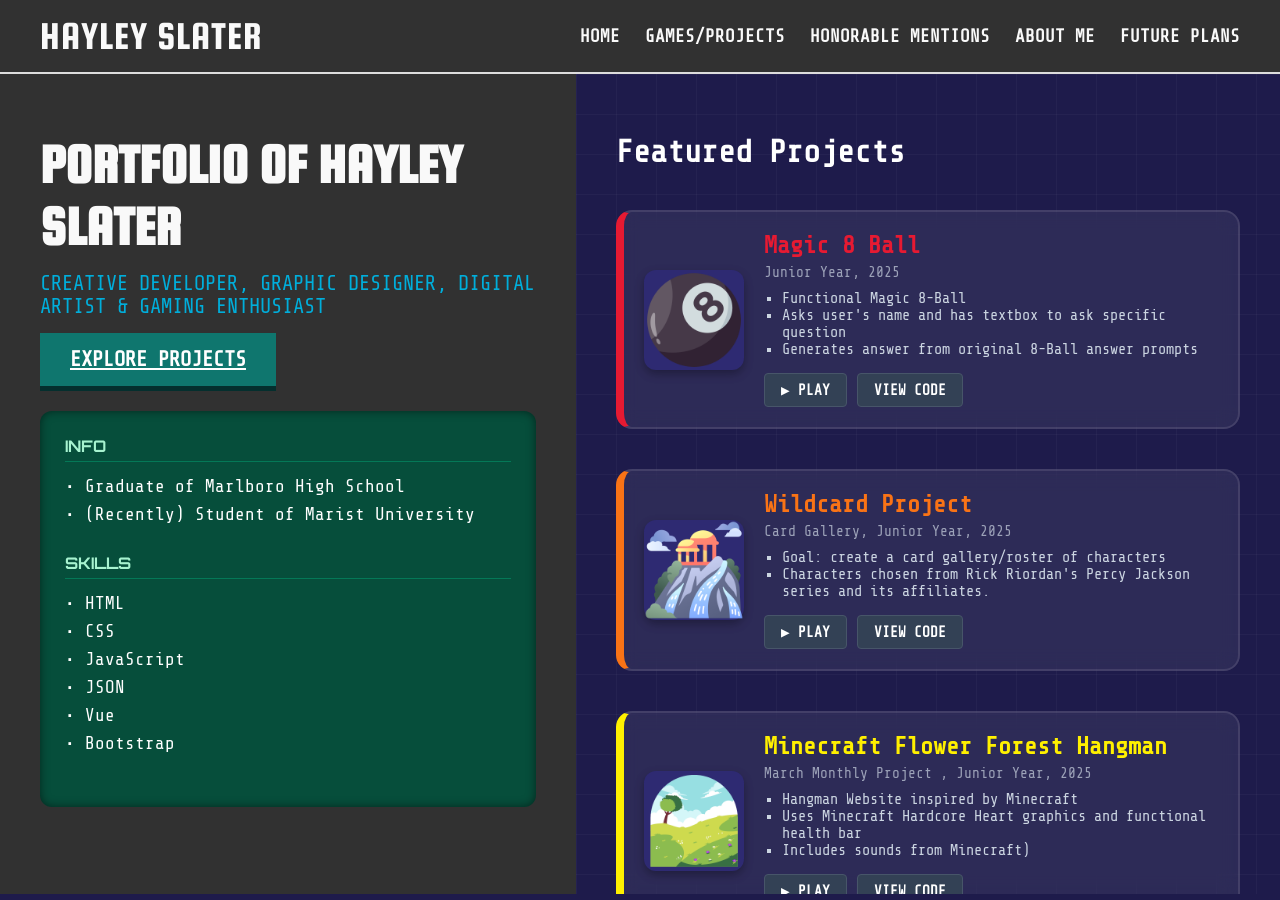
==== commit e921c5fd: "img" ====
--- a/index.html
+++ b/index.html
@@ -37,7 +37,7 @@
             <div class="hero-section">
                 <h1>PORTFOLIO OF HAYLEY SLATER</h1>
                 <p>CREATIVE DEVELOPER, GRAPHIC DESIGNER, DIGITAL ARTIST & GAMING ENTHUSIAST</p>
-                <button class="btn-explore" a href="all.html">Explore Projects</button>
+                <a href="all.html" class="btn-explore">Explore Projects</a>
             </div>
 
             <div class="sidebar-block">
@@ -145,7 +145,7 @@
                     <span class="genre-tag">Senior Year, 2025</span>
                     <ul>
                         <li>NJIT Project</li>
-                        <li>Autoplaying slideshow,m the theme is Minecraft Biomes</li>
+                        <li>Autoplaying slideshow, the theme is Minecraft Biomes</li>
                     </ul>
                     <div class="card-actions">
                         <a href="https://hayley-exe.github.io/njit-slideshow-project/" class="btn-retro"
--- a/style.css
+++ b/style.css
@@ -596,7 +596,7 @@
 
 .pfp img {
   width: 60%; /* 60% smaller than full width */
-  height: auto; /* preserves aspect ratio */
+  height: 60; /* preserves aspect ratio */
   border-radius: 12px;
   box-shadow: 0 4px 10px rgba(0, 0, 0, 0.3);
 }
